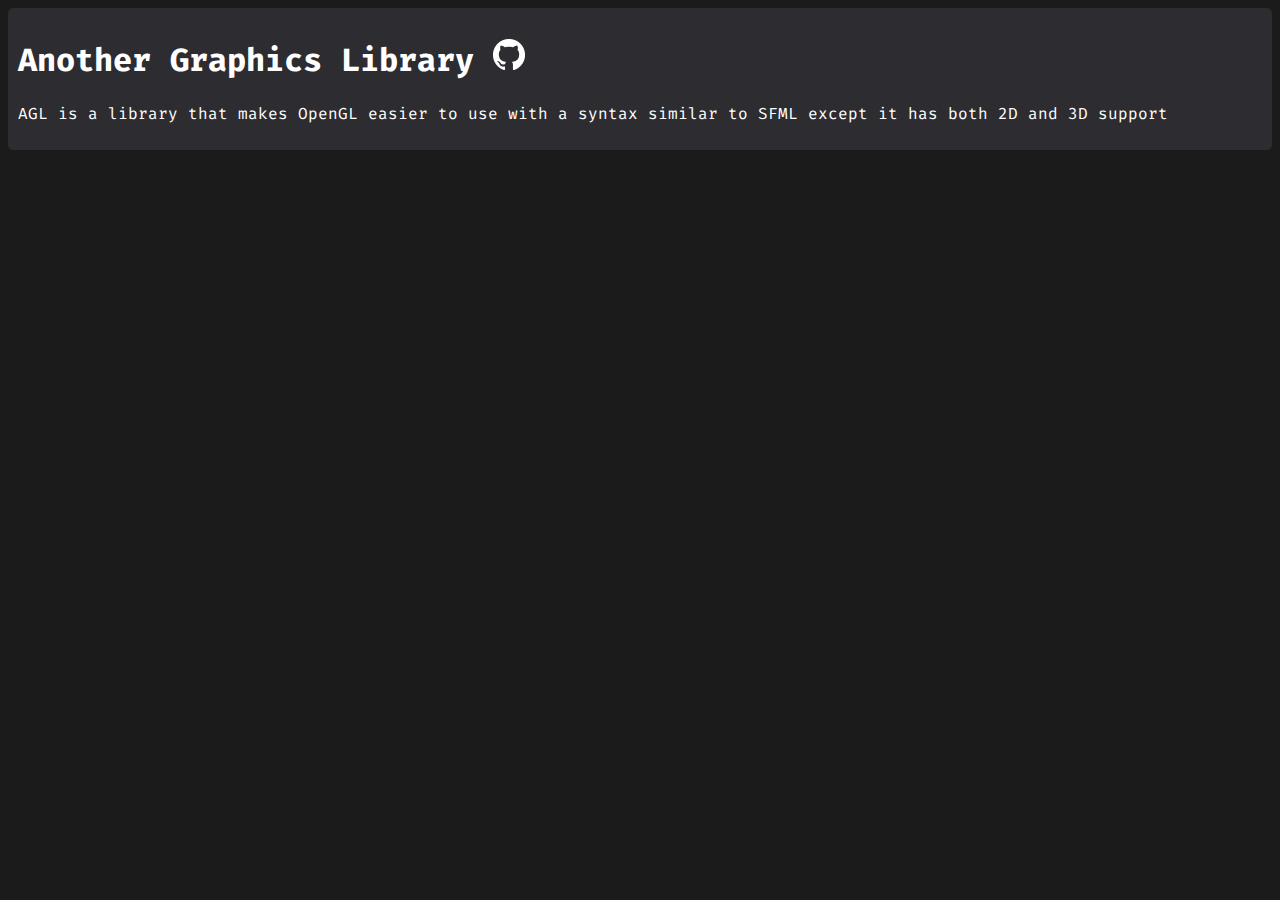
==== projects/list.html @ 5657a6aa "Added projects page" ====
<!DOCTYPE html>
<html lang="en">
	<head>
		<title></title>
		<meta charset="UTF-8">
		<meta name="viewport" content="width=device-width, initial-scale=1">
		<link href="../css/list.css" rel="stylesheet">
	</head>
	<body>
		<div class="item">
			<h1>Another Graphics Library<a href="https://github.com/Synteng/AGL">  <img src="../images/githubLogo32px.png" alt=""></a></h1>
			<p>AGL is a library that makes OpenGL easier to use with a syntax similar to SFML except it has both 2D and 3D support</p>
			<div class="link">
				
			
			</div>
		</div>
	</body>
</html>
---- css/list.css ----
@import url('https://fonts.googleapis.com/css2?family=Fira+Code&display=swap');

body {
	background-color: #1b1b1b;
	font-family: Fira Code, monospace;
	color: white;
}

.item{
    background: #2c2c31;
	border-radius: 5px;
	padding: 10px;
}

a {
	text-decoration: none;
}
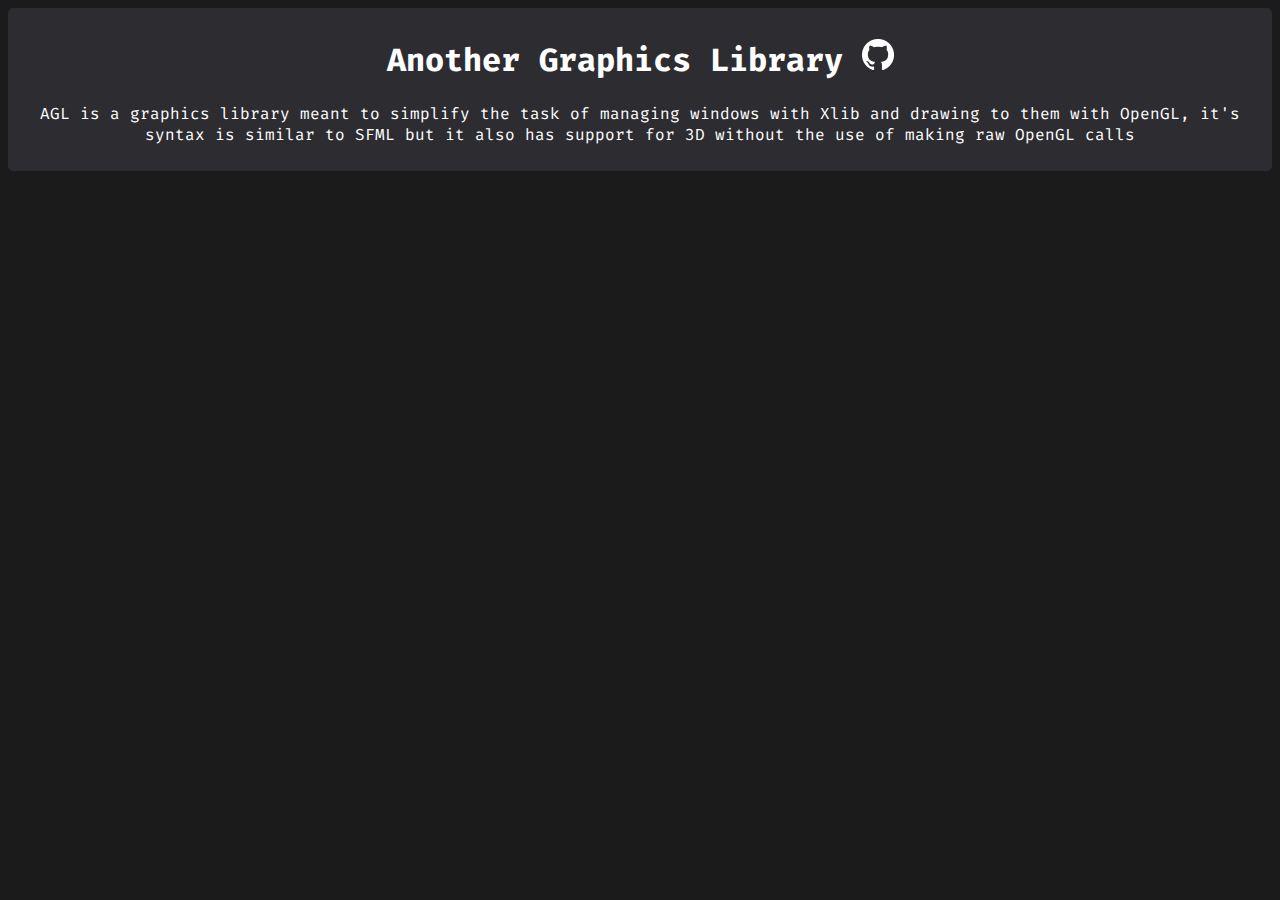
==== commit 9cd1510d: "Minor style change and changed info text" ====
--- a/projects/list.html
+++ b/projects/list.html
@@ -9,10 +9,8 @@
 	<body>
 		<div class="item">
 			<h1>Another Graphics Library<a href="https://github.com/Synteng/AGL">  <img src="../images/githubLogo32px.png" alt=""></a></h1>
-			<p>AGL is a library that makes OpenGL easier to use with a syntax similar to SFML except it has both 2D and 3D support</p>
+			<p>AGL is a graphics library meant to simplify the task of managing windows with Xlib and drawing to them with OpenGL, it's syntax is similar to SFML but it also has support for 3D without the use of making raw OpenGL calls</p>
 			<div class="link">
-				
-			
 			</div>
 		</div>
 	</body>
--- a/css/list.css
+++ b/css/list.css
@@ -7,6 +7,7 @@
 }
 
 .item{
+	text-align: center;
     background: #2c2c31;
 	border-radius: 5px;
 	padding: 10px;
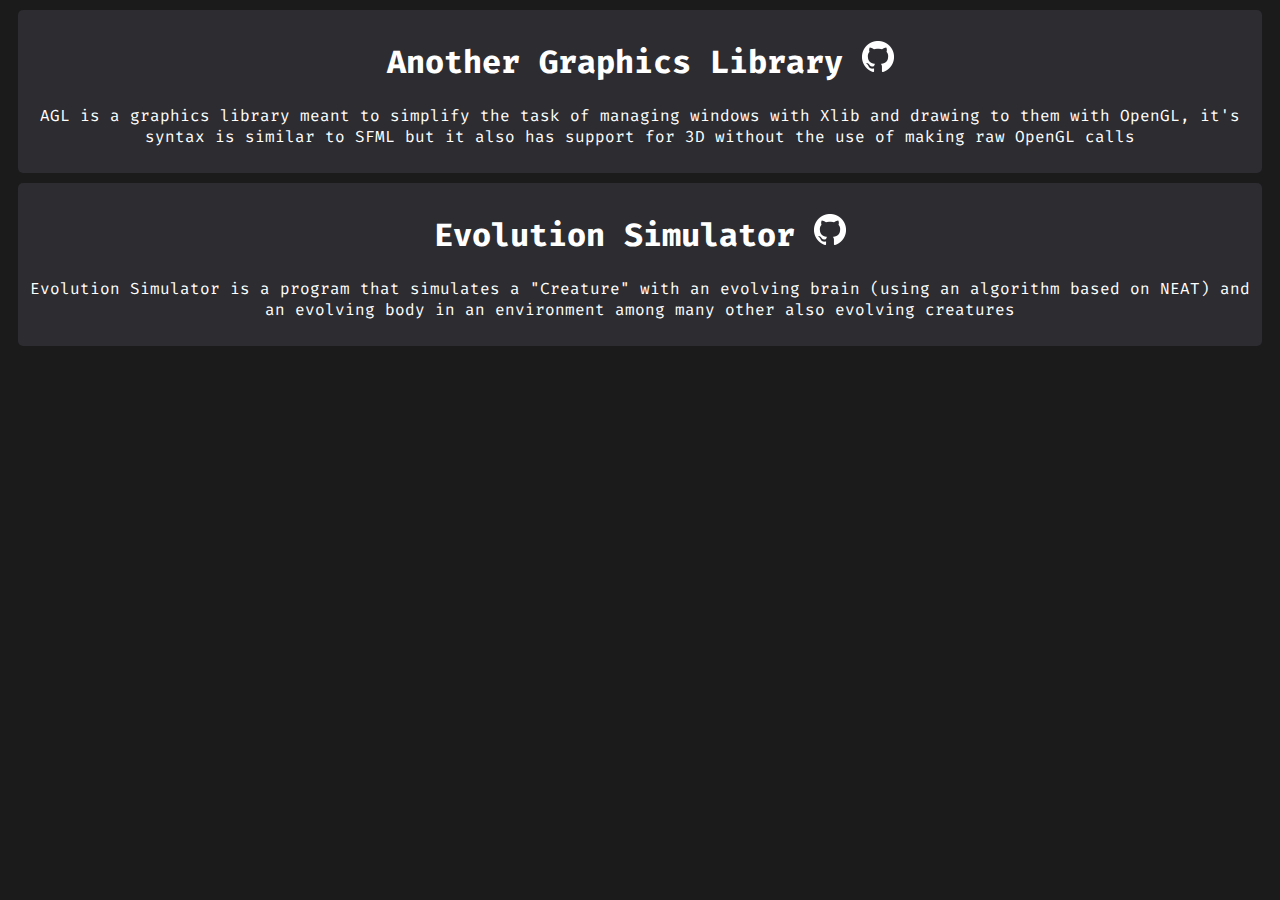
==== commit 5b6b36d8: "Added Evolution Simulator to the list" ====
--- a/projects/list.html
+++ b/projects/list.html
@@ -13,5 +13,11 @@
 			<div class="link">
 			</div>
 		</div>
+		<div class="item">
+			<h1>Evolution Simulator<a href="https://github.com/Synteng/EvolutionSimulator">  <img src="../images/githubLogo32px.png" alt=""></a></h1>
+			<p>Evolution Simulator is a program that simulates a "Creature" with an evolving brain (using an algorithm based on NEAT) and an evolving body in an environment among many other also evolving creatures</p>
+			<div class="link">
+			</div>
+		</div>
 	</body>
 </html>
--- a/css/list.css
+++ b/css/list.css
@@ -11,6 +11,7 @@
     background: #2c2c31;
 	border-radius: 5px;
 	padding: 10px;
+	margin: 10px;
 }
 
 a {
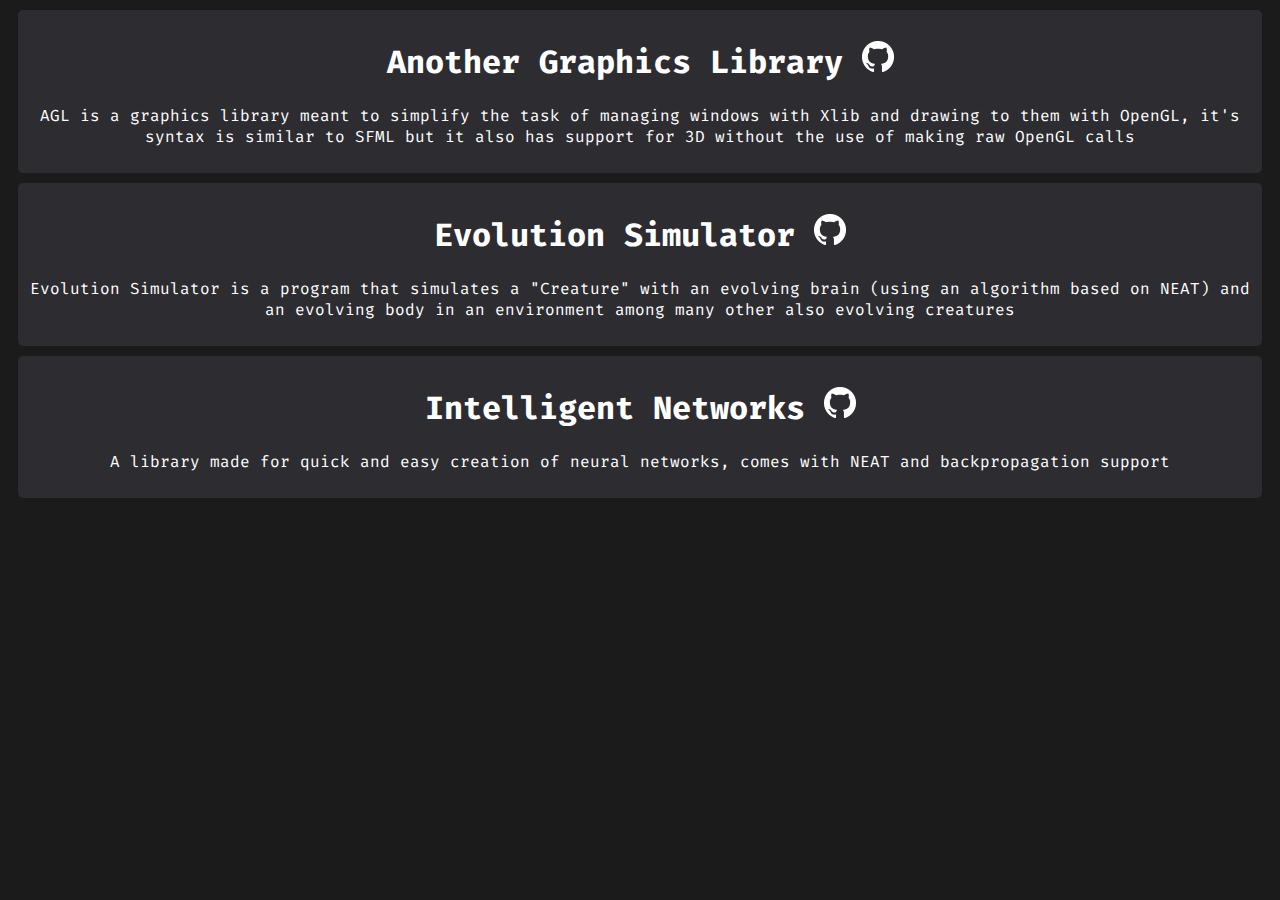
==== commit 010e7a2a: "Added "Intelligent Networks" to list" ====
--- a/projects/list.html
+++ b/projects/list.html
@@ -1,21 +1,27 @@
 <!DOCTYPE html>
 <html lang="en">
 	<head>
-		<title></title>
+		<title>4t-2/Projects</title>
 		<meta charset="UTF-8">
 		<meta name="viewport" content="width=device-width, initial-scale=1">
 		<link href="../css/list.css" rel="stylesheet">
 	</head>
 	<body>
 		<div class="item">
-			<h1>Another Graphics Library<a href="https://github.com/Synteng/AGL">  <img src="../images/githubLogo32px.png" alt=""></a></h1>
+			<h1>Another Graphics Library<a href="https://github.com/4t-2/AGL">  <img src="../images/githubLogo32px.png" alt=""></a></h1>
 			<p>AGL is a graphics library meant to simplify the task of managing windows with Xlib and drawing to them with OpenGL, it's syntax is similar to SFML but it also has support for 3D without the use of making raw OpenGL calls</p>
 			<div class="link">
 			</div>
 		</div>
 		<div class="item">
-			<h1>Evolution Simulator<a href="https://github.com/Synteng/EvolutionSimulator">  <img src="../images/githubLogo32px.png" alt=""></a></h1>
+			<h1>Evolution Simulator<a href="https://github.com/4t-2/EvolutionSimulator">  <img src="../images/githubLogo32px.png" alt=""></a></h1>
 			<p>Evolution Simulator is a program that simulates a "Creature" with an evolving brain (using an algorithm based on NEAT) and an evolving body in an environment among many other also evolving creatures</p>
+			<div class="link">
+			</div>
+		</div>
+		<div class="item">
+			<h1>Intelligent Networks<a href="https://github.com/4t-2/IntelligentNetworks">  <img src="../images/githubLogo32px.png" alt=""></a></h1>
+			<p>A library made for quick and easy creation of neural networks, comes with NEAT and backpropagation support</p>
 			<div class="link">
 			</div>
 		</div>
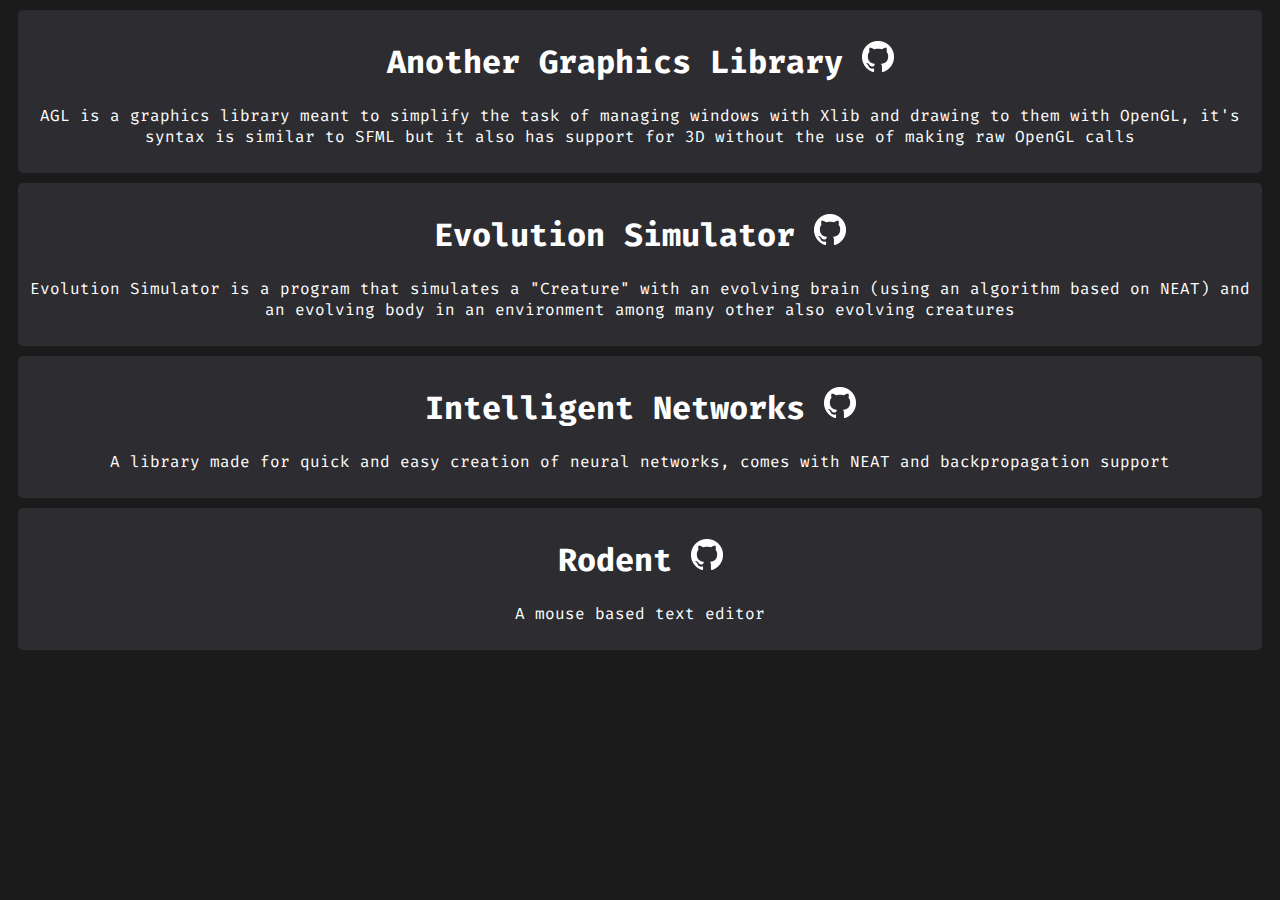
==== commit 19f99e80: "Updated list" ====
--- a/projects/list.html
+++ b/projects/list.html
@@ -25,5 +25,11 @@
 			<div class="link">
 			</div>
 		</div>
+		<div class="item">
+			<h1>Rodent<a href="https://github.com/4t-2/rodent">  <img src="../images/githubLogo32px.png" alt=""></a></h1>
+			<p>A mouse based text editor</p>
+			<div class="link">
+			</div>
+		</div>
 	</body>
 </html>
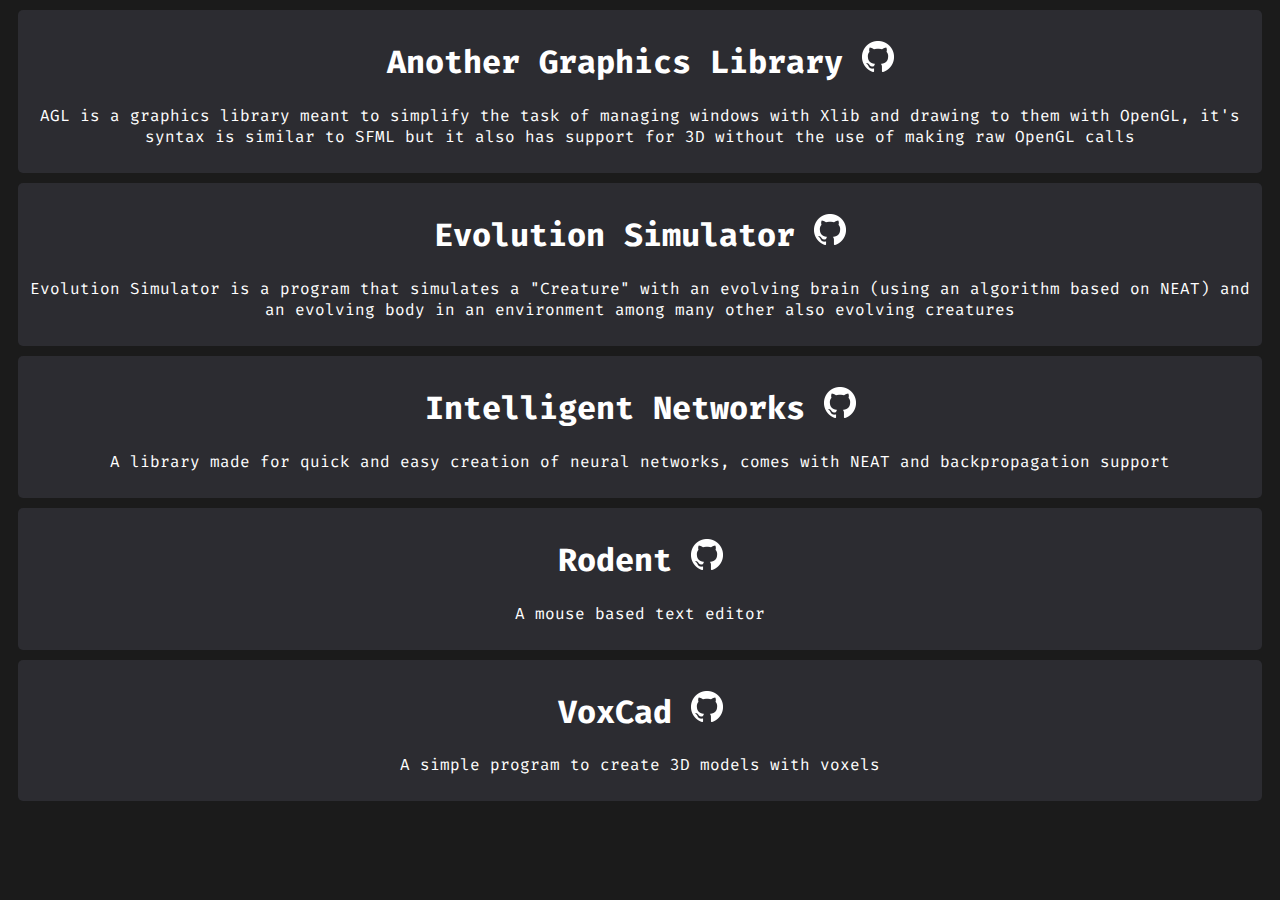
==== commit 7a4babe0: "Updated list" ====
--- a/projects/list.html
+++ b/projects/list.html
@@ -31,5 +31,11 @@
 			<div class="link">
 			</div>
 		</div>
+		<div class="item">
+			<h1>VoxCad<a href="https://github.com/4t-2/VoxCad">  <img src="../images/githubLogo32px.png" alt=""></a></h1>
+			<p>A simple program to create 3D models with voxels</p>
+			<div class="link">
+			</div>
+		</div>
 	</body>
 </html>
